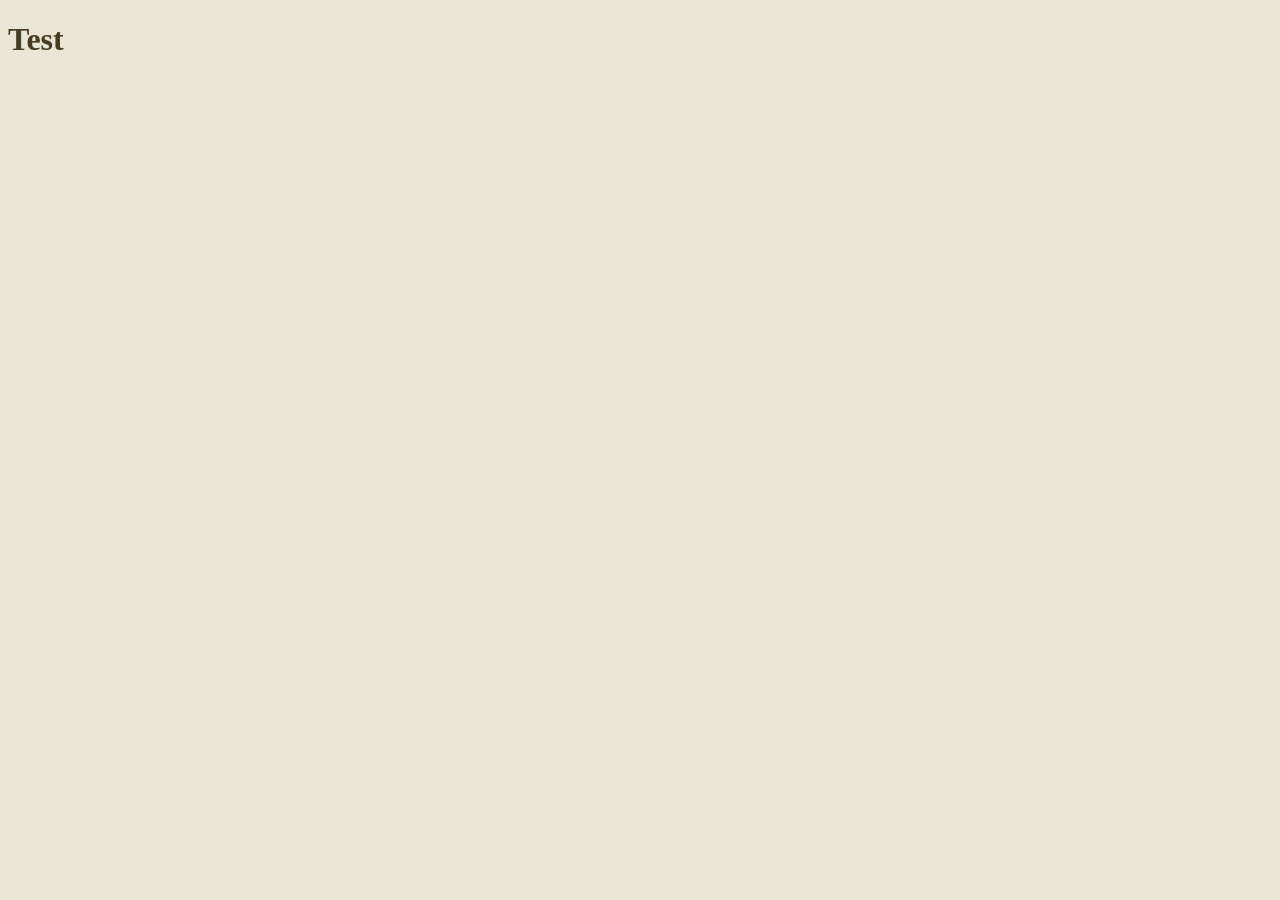
==== index.html @ 82795de4 "add basic html structure, css colors and webfont" ====
<!DOCTYPE html>
<html lang="en">
<head>
    <meta charset="UTF-8">
    <meta name="viewport" content="width=device-width, initial-scale=1.0">
    <title>Path of the North</title>
    <link rel="stylesheet" href="css/styles.css">
</head>
<body>
    <h1>Test</h1>
</body>
</html>
---- css/styles.css ----
*{
  box-sizing: border-box;
}

/* --- FARBEN ---*/
:root {
  --gelb: #FFDE5C;
  --braun: #453E25;
  --beige: #EAE6D5;
  --weiß: #ffffff;
  --schwarz: #000000;
  --blau: #254365;
  --rot: #652525


}

/* --- SCHRIFTEN ---*/

@font-face {
   font-family:"north";
   font-style: normal;
   font-weight: 700;
   src:
   url(../fonts/North.woff2) format('woff2')
}
body{
    background-color: var(--beige);
    color: var(--braun);
    font-family: Georgia, 'Times New Roman', Times, serif;
}
h1{
    font-family: "north";
}
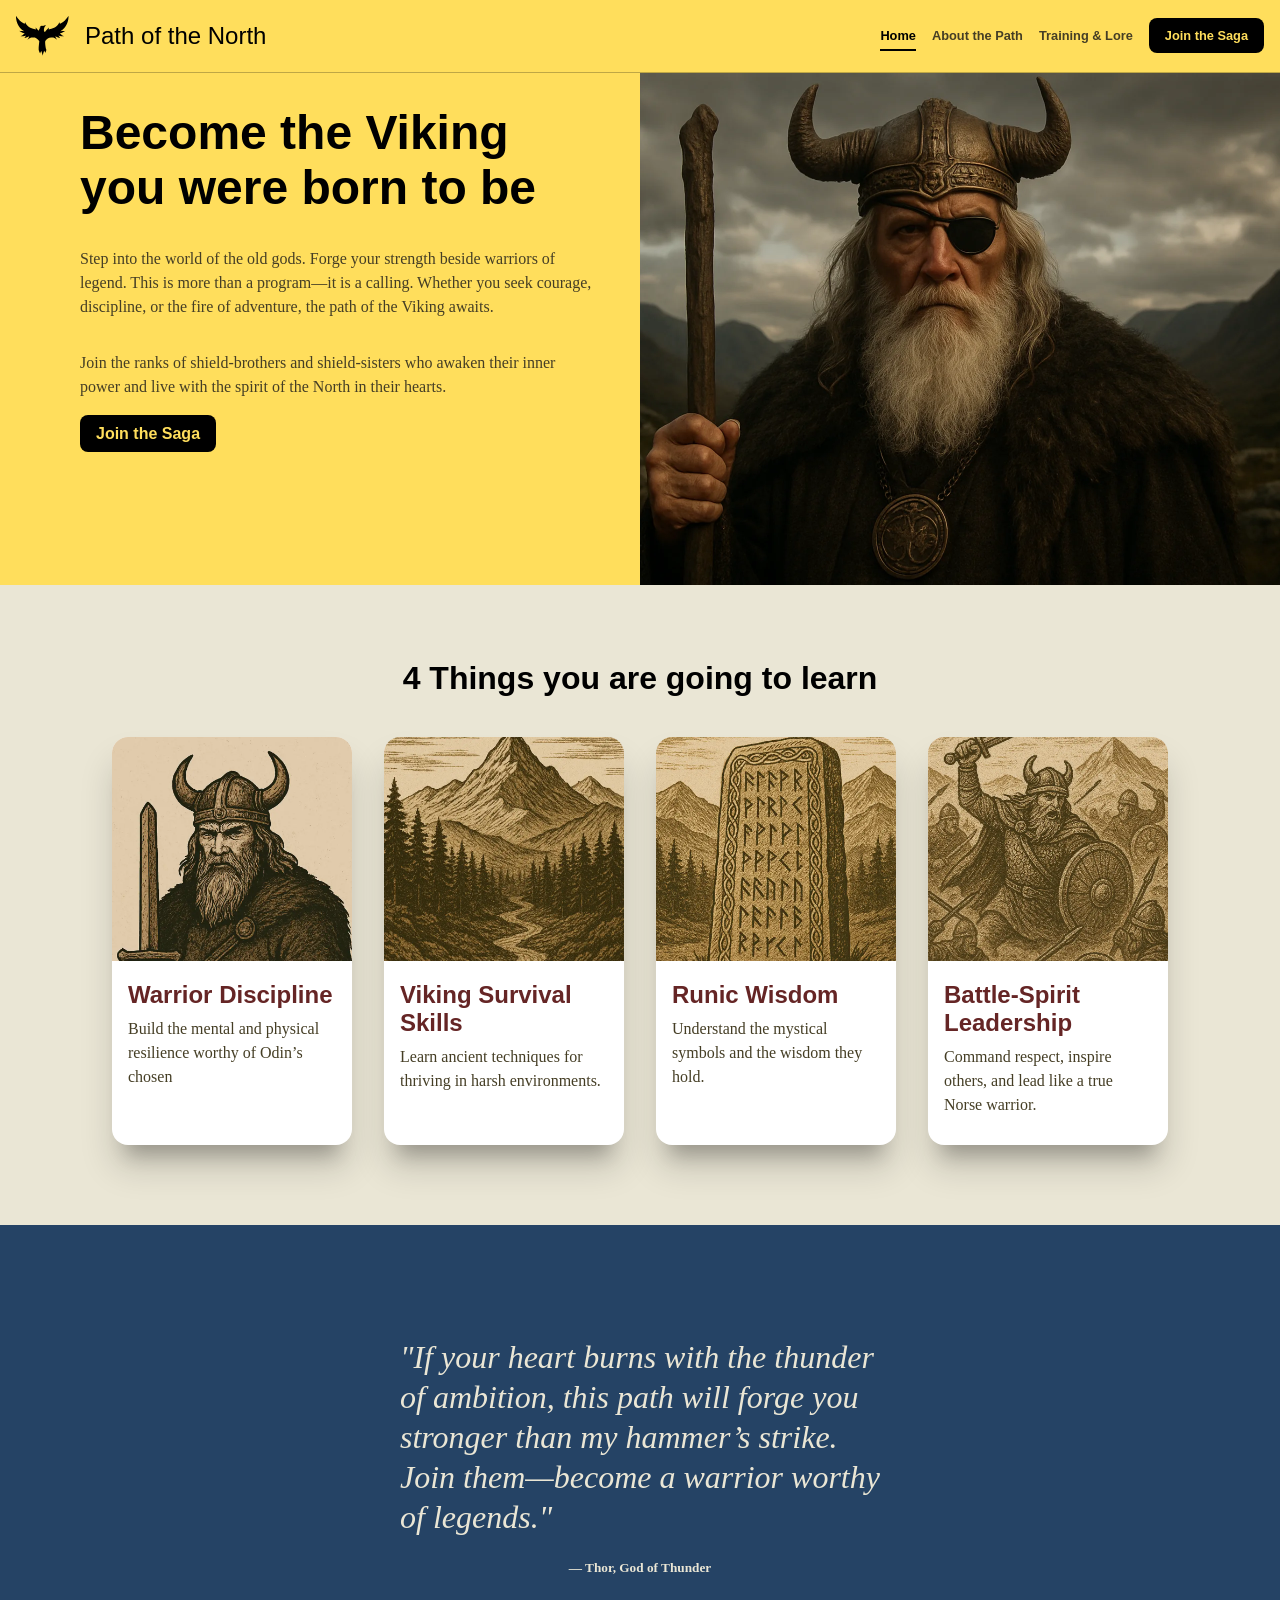
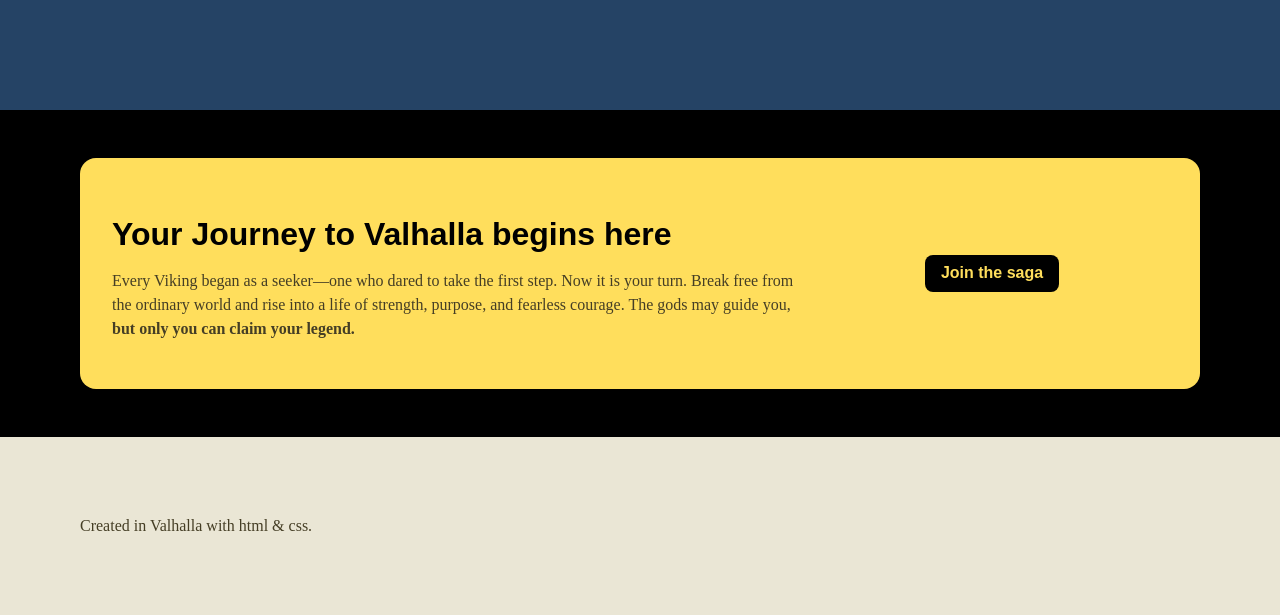
==== commit f625d418: "finish everything I'm sorry, didn't do the atomic commits this time" ====
--- a/index.html
+++ b/index.html
@@ -7,6 +7,130 @@
     <link rel="stylesheet" href="css/styles.css">
 </head>
 <body>
-    <h1>Test</h1>
+    <nav> <!-- Main Navigation -->
+        <a href="index.html" id="logo">
+            <svg width="53" height="40" viewBox="0 0 53 40" fill="none" xmlns="http://www.w3.org/2000/svg">
+                <path d="M52.5029 0C52.7586 3.42281 51.44 11.1539 44.3583 15.3242C47.3484 15.1275 48.0574 15.1858 49.454 14.8711C47.9984 15.835 45.8342 17.4676 43.7294 17.3496C45.4998 18.825 46.5423 19.9665 47.998 20.2812C44.3596 20.3402 42.9431 19.652 42.3134 19.4551C43.7291 21.0478 43.7294 21.638 44.3583 22.0117C42.3129 21.8739 40.464 20.7337 39.3232 20.2812C39.575 21.6661 40.6214 23.1143 41.1132 23.665C40.0247 22.9634 37.7213 21.5596 37.2177 21.5596C36.5888 21.559 31.7639 20.3108 29.1611 25.458C29.1496 25.8482 29.1474 26.2053 29.1532 26.5176C29.2123 29.6453 29.9793 33.2061 30.2743 33.6191C30.5633 34.0255 29.7907 35.7961 29.4462 36.5859L29.4286 36.6289C29.2562 37.0232 28.4062 34.6834 28.2089 34.6807C28.0122 34.6807 26.6943 39.0089 26.6943 39.8154C26.2852 37.7228 25.6448 35.7179 25.3759 34.9766C24.9353 35.3073 24.3921 36.7268 24.1757 37.3955C23.8543 36.9691 23.1216 35.7466 22.7597 34.2676C22.4456 32.9827 22.9571 28.4906 23.2988 25.3262C20.6801 20.3333 15.9352 21.5596 15.3134 21.5596C14.8089 21.5604 12.507 22.9636 11.4189 23.665C11.9106 23.1143 12.9571 21.6661 13.2089 20.2812C12.068 20.7337 10.2185 21.874 8.17278 22.0117C8.80223 21.638 8.80254 21.0483 10.2187 19.4551C9.58905 19.6519 8.1726 20.3402 4.53411 20.2812C5.98972 19.9665 7.03229 18.8249 8.80266 17.3496C6.69783 17.4676 4.53373 15.835 3.07805 14.8711C4.47466 15.1858 5.18302 15.1275 8.17278 15.3242C1.09123 11.1539 -0.226502 3.42278 0.0292244 0C0.107865 0.0786278 -0.336753 -0.483429 3.07805 3.79688C3.32943 4.11196 3.61241 4.42969 3.9218 4.75C4.81598 5.48906 6.01305 6.3725 7.50481 7.29883C9.20681 8.35548 9.17638 6.88404 8.87102 5.69043C8.76467 5.42909 8.72454 5.26868 8.72454 5.19336C8.77637 5.34719 8.82638 5.51598 8.87102 5.69043C9.10731 6.27092 9.66821 7.3509 10.829 9.1084C12.9336 12.2945 18.8923 13.4358 19.5234 13.4951C20.027 13.5423 19.7332 12.1109 19.5234 11.3896C20.1719 11.9444 21.3787 13.1218 22.662 14.6738C23.1504 13.5889 23.9032 12.0177 24.3534 11.5674C25.0591 10.8618 23.2842 12.0112 23.2714 12.0195C23.4616 11.7179 23.9443 11.0079 24.3534 10.583C24.8648 10.052 25.5144 9.44292 26.9501 10.0723C27.9258 9.15954 29.3762 9.07533 29.9794 9.14746C28.0123 10.8392 28.307 12.0195 28.1103 12.5703C27.9957 12.8912 28.0132 13.0786 28.0566 13.1719L28.1103 13.2393C28.0925 13.2286 28.0727 13.2066 28.0566 13.1719L27.7958 12.8457L28.1103 14.3018L27.7958 13.9668C27.9153 14.385 28.1545 15.1403 28.3837 15.6797L28.9179 15.8789C30.5257 13.7346 32.2012 12.0804 33.0087 11.3896C32.7989 12.1109 32.5051 13.5423 33.0087 13.4951C33.6405 13.4356 39.5986 12.2943 41.7031 9.1084C42.8639 7.3509 43.4248 6.27092 43.6611 5.69043C43.7057 5.51599 43.7557 5.34718 43.8075 5.19336C43.8075 5.26868 43.7674 5.42912 43.6611 5.69043C43.3557 6.88407 43.3252 8.35561 45.0273 7.29883C46.5205 6.37157 47.7178 5.48658 48.6122 4.74707C48.9207 4.4276 49.2033 4.11114 49.454 3.79688C52.869 -0.483602 52.4242 0.0786828 52.5029 0Z" fill="black"/>
+            </svg>
+            <span>Path of the North</span>
+        </a>
+        <ul id="navigation">
+            <li class="active">
+                <a href="">Home</a>
+            </li>
+            <li>
+                <a href="">About the Path</a>
+            </li>
+            <li>
+                <a href="">Training & Lore</a>
+            </li>
+            <li>
+                <a class="button" href="">Join the Saga</a>
+            </li>
+        </ul>
+    </nav><!-- Main Navigation End -->
+    
+    <main>
+        <header class="intro"> <!-- Introduction -->
+            <div class="intro-text">
+                <h1>Become the Viking you were born to be</h1>
+                <p>
+                Step into the world of the old gods. Forge your strength beside warriors of legend. This is more than a program—it is a calling. Whether you seek courage, discipline, or the fire of adventure, the path of the Viking awaits.
+                </p>
+                <p>
+                    Join the ranks of shield-brothers and shield-sisters who awaken their inner power and live with the spirit of the North in their hearts.
+                </p>
+                <a class="button" href="">Join the Saga</a>
+            </div>
+            <img src="img/odin.webp" class="intro-img" alt="Image of Odin">
+            
+        </header>
+        <div class="learn"> <!-- Learning subjects-->
+            <h2>4 Things you are going to learn</h2>
+            <ul class="learn-items">
+                <li>
+                    <img src="img/warrior-disipline.webp" alt="Image of a warrior">
+                    <div class="learn-items-text">
+                        <h3>Warrior Discipline</h3>
+                    <p>
+                        Build the mental and physical resilience worthy of Odin’s chosen
+                    </p>
+
+                    </div>
+                    
+                </li>
+                <li>
+                    <img src="img/nature.webp" alt="Image of nature">
+                    <div class="learn-items-text">
+                        <h3>Viking Survival Skills</h3>
+                    <p>
+                        Learn ancient techniques for thriving in harsh environments.
+                    </p>
+
+                    </div>
+                    
+                </li>
+                <li>
+                    <img src="img/widsome.webp" alt="Image of runes">
+                    <div class="learn-items-text">
+                        <h3>Runic Wisdom</h3>
+                    <p>
+                        Understand the mystical symbols and the wisdom they hold.
+                    </p>
+
+                    </div>
+                    
+                </li>
+                <li>
+                    <img src="img/leadership.webp" alt="Image of a viking battle">
+                    <div class="learn-items-text">
+                        <h3>Battle-Spirit Leadership</h3>
+                    <p>
+                        Command respect, inspire others, and lead like a true Norse warrior.
+                    </p>
+
+                    </div>
+                    
+                </li>
+                
+
+            </ul>
+
+        </div>
+        <div class="quote-div"><!-- Quote-->
+            <blockquote>
+                "If your heart burns with the thunder of ambition, this path will forge you stronger than my hammer’s strike. Join them—become a warrior worthy of legends."
+            </blockquote>
+            <h5>— Thor, God of Thunder</h5>
+        </div>
+        <div class="register-cta-bg">
+            <div class="register-cta">
+                <div>
+                <h2>Your Journey to Valhalla begins here</h2>
+                <p>
+                    Every Viking began as a seeker—one who dared to take the first step. 
+                    Now it is your turn. Break free from the ordinary 
+                    world and rise into a life of strength, purpose, 
+                    and fearless courage. The gods may guide you, 
+                    <strong>but only you can claim your legend.</strong>
+                </p>
+            </div>
+            <div class="button-container" >
+                <a class="button" href="">Join the saga</a>
+            </div>
+            
+
+            </div>
+            
+            
+        </div>
+        
+        
+
+    </main>
+    <footer>
+        Created in Valhalla with html & css.
+    </footer>
+    
 </body>
 </html>
--- a/css/styles.css
+++ b/css/styles.css
@@ -7,7 +7,7 @@
   --gelb: #FFDE5C;
   --braun: #453E25;
   --beige: #EAE6D5;
-  --weiß: #ffffff;
+  --weiss: #ffffff;
   --schwarz: #000000;
   --blau: #254365;
   --rot: #652525
@@ -25,10 +25,207 @@
    url(../fonts/North.woff2) format('woff2')
 }
 body{
-    background-color: var(--beige);
+    background-color: var(--gelb);
     color: var(--braun);
     font-family: Georgia, 'Times New Roman', Times, serif;
+    padding: 0;
+    margin: 0;
+    display: flex;
+    flex-direction: column;
 }
 h1{
-    font-family: "north";
-}+    font-family: "north", Helvetica, Arial, sans-serif;
+    color: var(--schwarz);
+    font-size: 3rem;
+    margin-bottom: 1rem;
+}
+nav{
+  background-color: var(--gelb);
+  padding: 1rem;
+  display: flex;
+  align-items: center;
+  justify-content: space-between;
+}
+a#logo{
+  font-family: "north", Helvetica, Arial, sans-serif;
+  font-size: 1.5rem;
+  color: var(--schwarz);
+  text-decoration: none;
+  display: flex;
+  align-items: center;
+  gap: 1rem;
+}
+ul#navigation{
+  padding: 0;
+  margin: 0;
+  display: flex;
+  gap: 1rem;
+  justify-self:end;
+
+}
+ul#navigation li{
+  list-style: none;
+  font-family: Helvetica, Arial, sans-serif;
+  padding: 5px 0;
+}
+ul#navigation li.active{
+  border-bottom: 2px solid var(--schwarz);
+}
+ul#navigation li.active a{
+  color: var(--schwarz);
+}
+ul#navigation li a{
+  color: var(--braun);
+  font-weight: 700;
+  text-decoration: none;
+  font-size: 0.8rem;
+}
+a.button, ul#navigation li a.button{
+  font-family: Helvetica, Arial, sans-serif;
+  background-color: var(--schwarz);
+  border-radius: 0.5rem;
+  color: var(--gelb);
+  padding: 0.6rem 1rem;
+  text-decoration: none;
+  font-weight: 700;
+}
+a.button:hover, ul#navigation li a.button:hover{
+  background-color: var(--braun);
+
+}
+main{
+  background-color: var(--beige);
+}
+header.intro{
+  background-color: var(--gelb);
+  display: flex;
+  border-top: 1px solid rgba(0, 0, 0, 0.25);
+}
+div.intro-text{
+  flex 1;
+  padding: 0 3rem 3rem 5rem;
+  display: flex;
+  flex-direction: column;
+  align-items: flex-start;
+}
+img.intro-img{
+  object-fit: cover;
+  width: 50%;
+  min-height: 32rem;
+  flex: 1;
+}
+p{
+  margin-bottom: 1rem;
+  line-height: 1.5rem;
+}
+h2{
+  font-family: "north", Helvetica, Arial, sans-serif;
+    color: var(--schwarz);
+    font-size: 2rem;
+    margin-bottom: 1rem;
+}
+div.learn{
+  display: flex;
+  flex-direction: column;
+  align-items: center;
+  padding: 3rem 2rem 5rem;
+}
+ul.learn-items{
+  margin: 1.5rem 0 0 0;
+  padding: 0;
+  display: flex;
+  gap: 2rem;
+  justify-content: center;
+  flex-wrap: wrap;
+}
+ul.learn-items li{
+  list-style: none;
+  background-color: var(--weiss);
+  border-radius: 1rem;
+  width: 15rem;
+  box-shadow: 0 24px 34px 0 rgba(0, 0, 0, 0.14), 0 24px 20px -15px rgba(0, 0, 0, 0.25);
+}
+ul.learn-items li img{
+  width: 100%;
+  border-radius: 1rem 1rem 0 0;
+  height: 14rem;
+  object-fit: cover;
+}
+.learn-items-text{
+  padding: 1rem 1rem 1.8rem 1rem;
+}
+.learn-items-text h3{
+  font-family: "north", Helvetica, Arial, sans-serif;
+    color: var(--rot);
+    font-size: 1.5rem;
+    margin-bottom: 0.5rem;
+    margin-top: 0;
+}
+.learn-items-text p{
+  margin: 0;
+}
+.quote-div{
+  background-color: var(--blau);
+  color: var(--beige);
+  padding: 7rem 3rem;
+  display: flex;
+  flex-direction: column;
+  align-items: center;
+}
+.quote-div blockquote{
+  font-family: Georgia;
+  font-size: 2rem;
+  font-style: italic;
+  font-weight:300;
+  line-height: 2.5rem; 
+  margin: 0;
+  padding: 0;
+  max-width: 30rem;
+}
+.register-cta-bg{
+  display: flex;
+  background-color: var(--schwarz);
+  padding: 3rem;
+  justify-content: center;
+}
+.register-cta{
+  background-color: var(--gelb);
+  border-radius: 1rem;
+  max-width: 70rem;
+  padding: 2rem;
+  display: flex;
+  align-items: center;
+}
+.register-cta div{
+  flex: 2;
+}
+.register-cta .button-container{
+  flex: 1;
+  display: flex;
+  align-items: center;
+  justify-content: center;
+}
+footer{
+  background-color: var(--beige);
+  padding: 5rem;
+}
+
+@media (max-width: 750px) {
+  ul#navigation{
+    display: none;
+  }
+  header.intro{
+    flex-direction: column;
+  }
+  img.intro-img{
+    width: 100%;
+    min-height: auto;
+    max-height: 20rem;
+  }
+  div.intro-text{
+    padding: 0 2rem 2rem 2rem;
+  }
+  .register-cta{
+    flex-direction: column;
+  }
+}
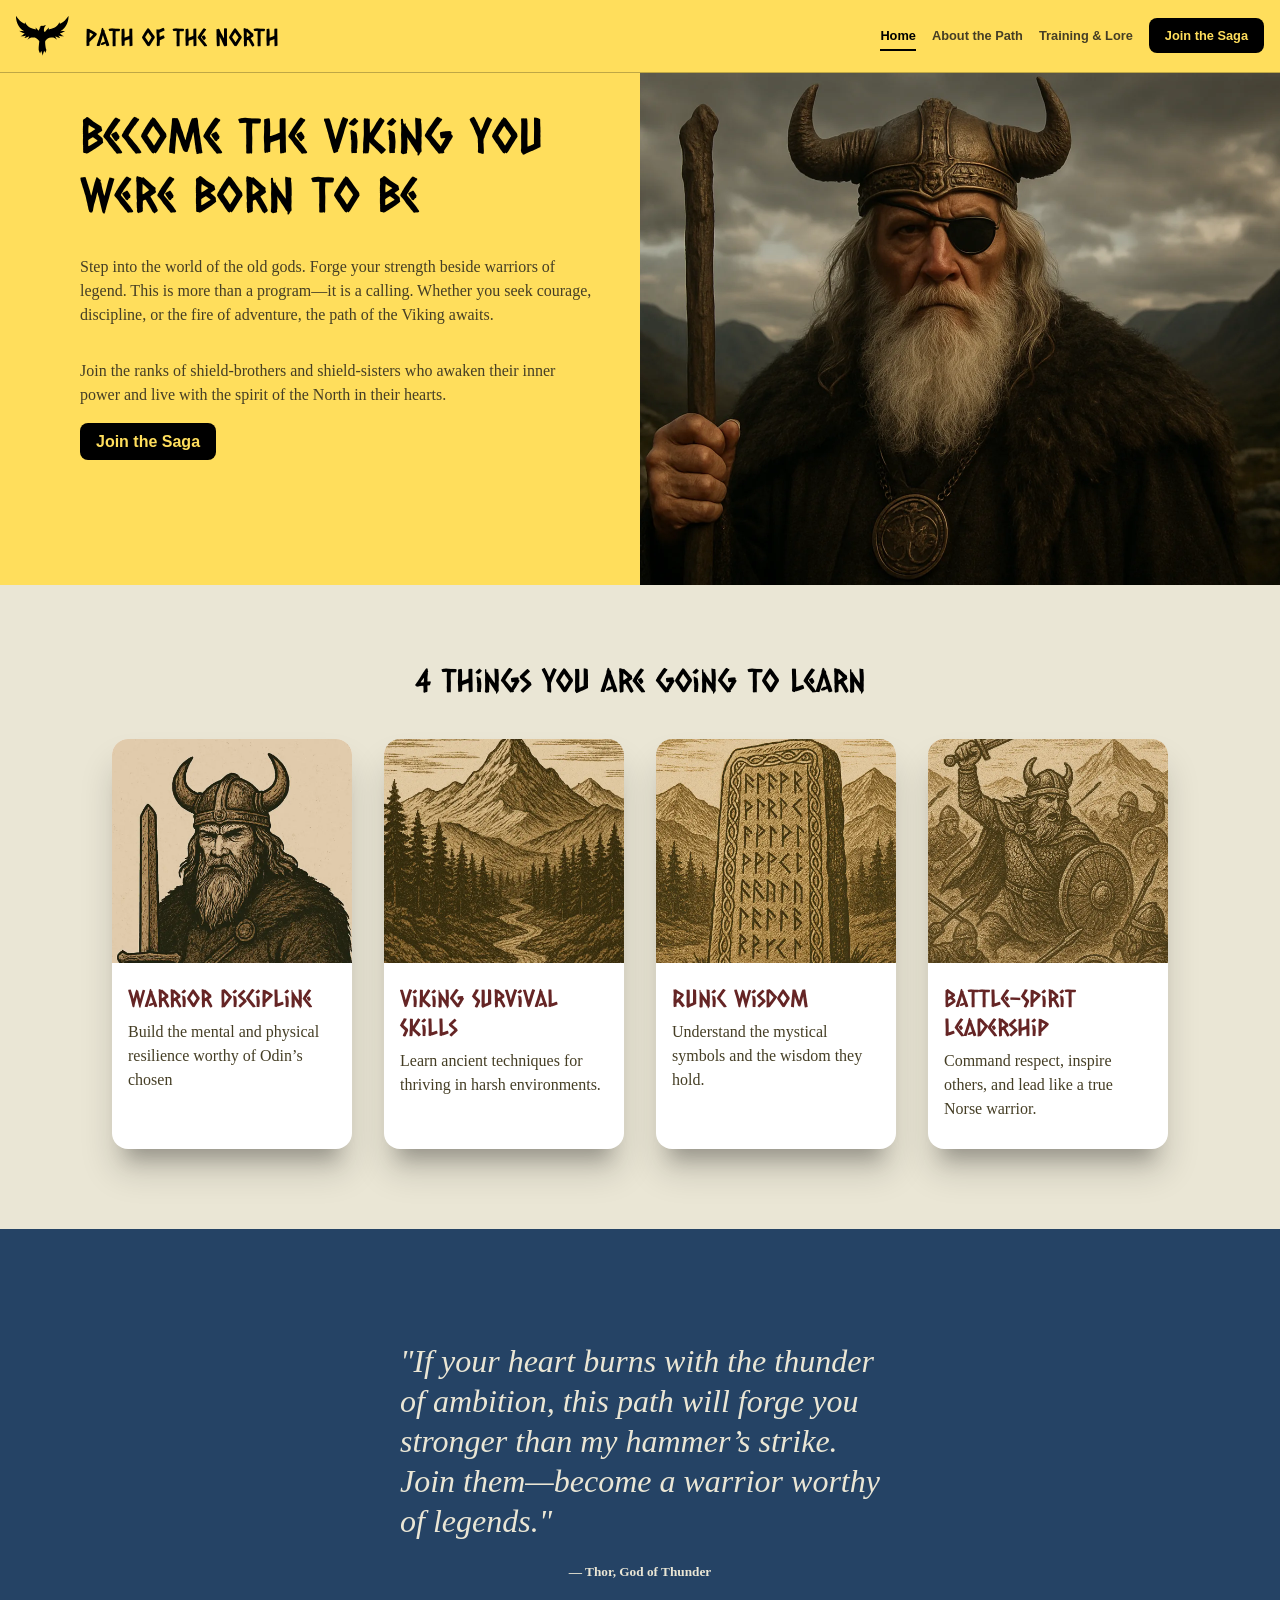
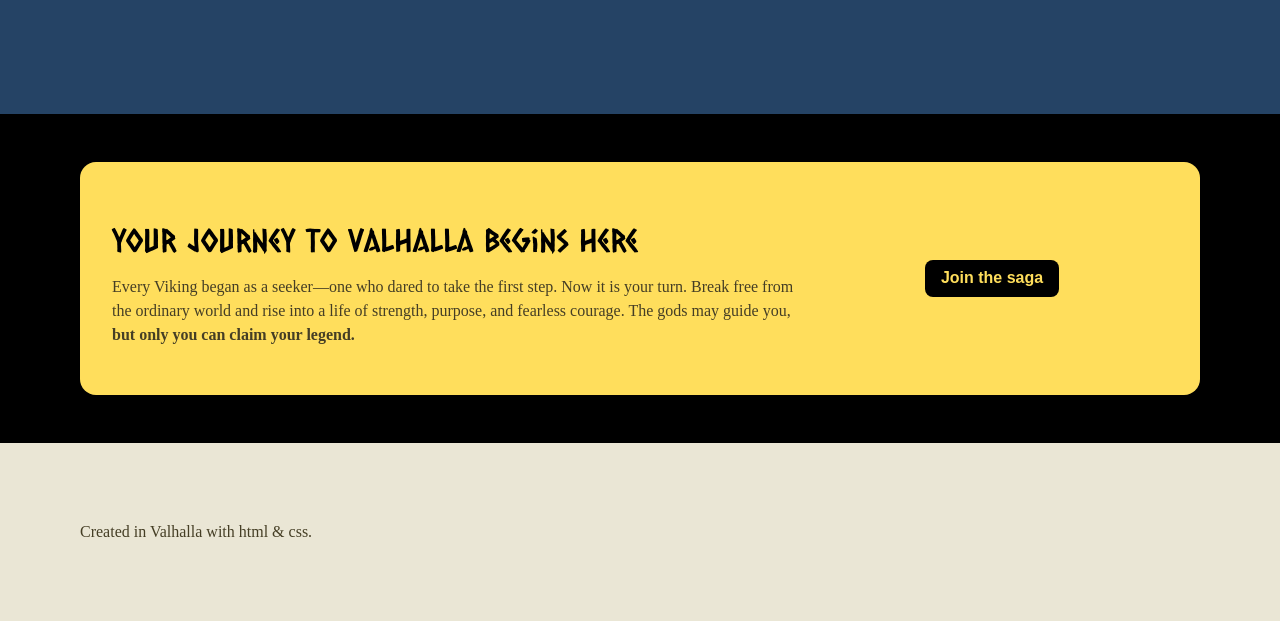
==== commit 82eafce3: "Add google fonts via google hosted intgraction the local hosted webfonts didn't work when i uploaded" ====
--- a/index.html
+++ b/index.html
@@ -4,6 +4,9 @@
     <meta charset="UTF-8">
     <meta name="viewport" content="width=device-width, initial-scale=1.0">
     <title>Path of the North</title>
+    <link rel="preconnect" href="https://fonts.googleapis.com">
+<link rel="preconnect" href="https://fonts.gstatic.com" crossorigin>
+<link href="https://fonts.googleapis.com/css2?family=Caesar+Dressing&display=swap" rel="stylesheet">
     <link rel="stylesheet" href="css/styles.css">
 </head>
 <body>
--- a/css/styles.css
+++ b/css/styles.css
@@ -16,14 +16,14 @@
 }
 
 /* --- SCHRIFTEN ---*/
-
+/*
 @font-face {
    font-family:"north";
    font-style: normal;
    font-weight: 700;
    src:
    url(../fonts/North.woff2) format('woff2')
-}
+}*/
 body{
     background-color: var(--gelb);
     color: var(--braun);
@@ -34,7 +34,8 @@
     flex-direction: column;
 }
 h1{
-    font-family: "north", Helvetica, Arial, sans-serif;
+    font-family: "Caesar Dressing", Helvetica, Arial, sans-serif;
+    font-weight: 400;
     color: var(--schwarz);
     font-size: 3rem;
     margin-bottom: 1rem;
@@ -47,7 +48,7 @@
   justify-content: space-between;
 }
 a#logo{
-  font-family: "north", Helvetica, Arial, sans-serif;
+  font-family: "Caesar Dressing", Helvetica, Arial, sans-serif;
   font-size: 1.5rem;
   color: var(--schwarz);
   text-decoration: none;
@@ -119,7 +120,8 @@
   line-height: 1.5rem;
 }
 h2{
-  font-family: "north", Helvetica, Arial, sans-serif;
+  font-family: "Caesar Dressing", Helvetica, Arial, sans-serif;
+  font-weight: 400;
     color: var(--schwarz);
     font-size: 2rem;
     margin-bottom: 1rem;
@@ -155,7 +157,8 @@
   padding: 1rem 1rem 1.8rem 1rem;
 }
 .learn-items-text h3{
-  font-family: "north", Helvetica, Arial, sans-serif;
+  font-family: "Caesar Dressing", Helvetica, Arial, sans-serif;
+  font-weight: 400;
     color: var(--rot);
     font-size: 1.5rem;
     margin-bottom: 0.5rem;
